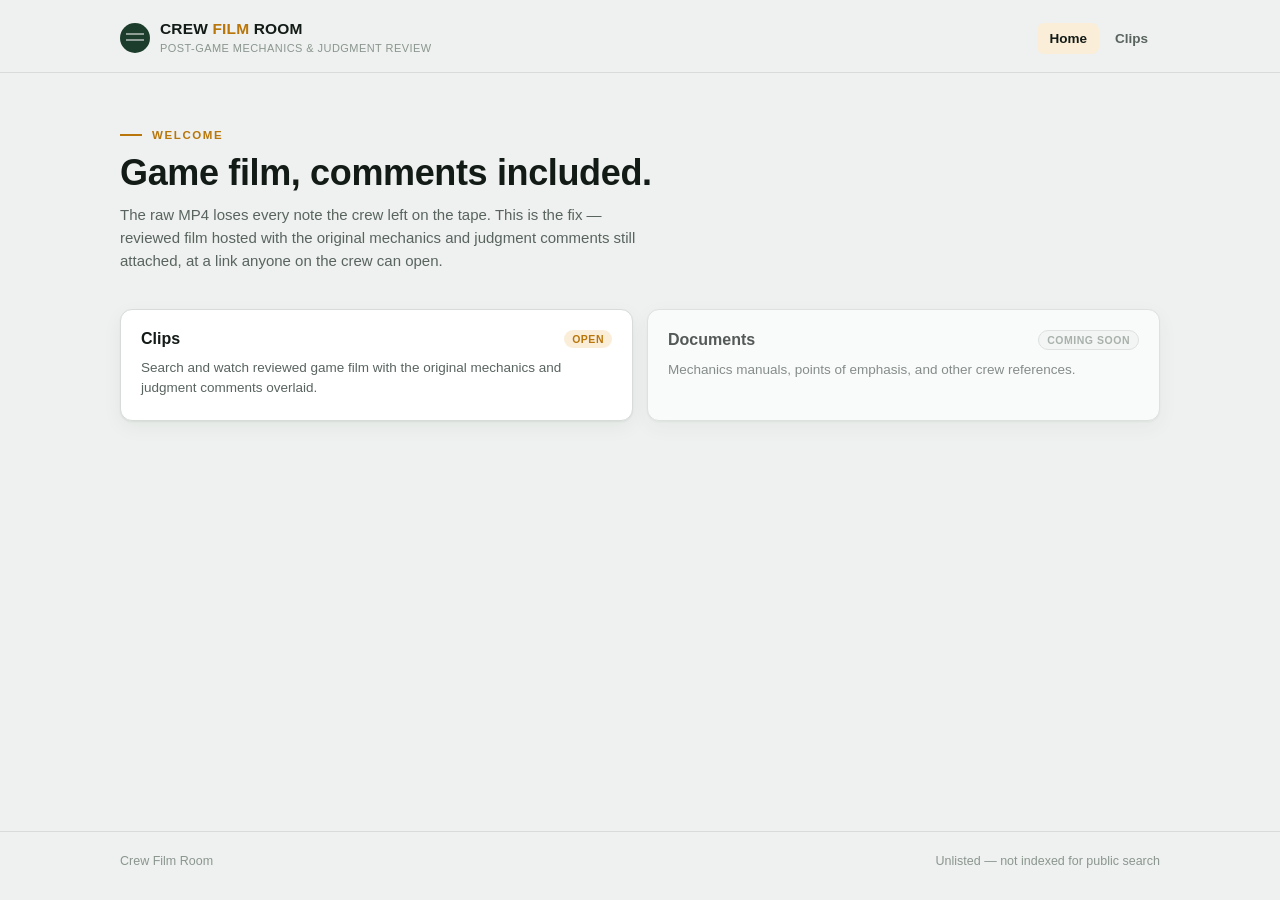
==== index.html @ f7b79e9a "Scaffold Crew Film Room static site Home page with an extensible section grid, a searchable/filterab" ====
<!doctype html>
<html lang="en">
<head>
  <meta charset="utf-8" />
  <meta name="viewport" content="width=device-width, initial-scale=1" />
  <title>Crew Film Room</title>
  <meta name="description" content="Post-game film review for the crew, with the on-tape comments intact." />
  <link rel="stylesheet" href="/assets/site.css" />
</head>
<body>
  <header class="site-header">
    <div class="wrap">
      <a class="brand" href="/">
        <span class="mark"></span>
        <span>
          <span class="name">CREW <span>FILM</span> ROOM</span><br />
          <span class="tagline">Post-game mechanics &amp; judgment review</span>
        </span>
      </a>
      <nav class="site-nav">
        <a href="/" aria-current="page">Home</a>
        <a href="/clips/">Clips</a>
      </nav>
    </div>
  </header>

  <main class="home-main">
    <div class="wrap">
      <div class="intro">
        <p class="eyebrow">Welcome</p>
        <h1>Game film, comments included.</h1>
        <p class="lede">
          The raw MP4 loses every note the crew left on the tape. This is the
          fix — reviewed film hosted with the original mechanics and judgment
          comments still attached, at a link anyone on the crew can open.
        </p>
      </div>

      <div class="sections-grid" id="sectionsGrid"></div>
    </div>
  </main>

  <footer class="site-footer">
    <div class="wrap">
      <span>Crew Film Room</span>
      <span>Unlisted &mdash; not indexed for public search</span>
    </div>
  </footer>

  <script src="/assets/home.js"></script>
</body>
</html>
---- assets/site.css ----
/* Crew Film Room — shared styles */

:root {
  --bg: #eef1ef;
  --surface: #ffffff;
  --surface-2: #f5f7f5;
  --ink: #131b17;
  --ink-muted: #59645f;
  --ink-faint: #8b968f;
  --accent: #b9760a;
  --accent-ink: #fff8ee;
  --accent-bg: #fbeed9;
  --line: #d7dcd8;
  --field: #1d3d2c;
  --field-line: rgba(255, 255, 255, 0.5);
  --shadow: 0 1px 2px rgba(20, 30, 25, 0.06), 0 6px 20px rgba(20, 30, 25, 0.05);
}

@media (prefers-color-scheme: dark) {
  :root {
    --bg: #0e1310;
    --surface: #161d19;
    --surface-2: #1c2420;
    --ink: #e9ede9;
    --ink-muted: #97a29c;
    --ink-faint: #616c66;
    --accent: #e8a93c;
    --accent-ink: #201804;
    --accent-bg: #2c2413;
    --line: #293029;
    --field: #142a1e;
    --field-line: rgba(255, 255, 255, 0.35);
    --shadow: 0 1px 2px rgba(0, 0, 0, 0.3), 0 8px 24px rgba(0, 0, 0, 0.35);
  }
}
:root[data-theme="dark"] {
  --bg: #0e1310; --surface: #161d19; --surface-2: #1c2420; --ink: #e9ede9;
  --ink-muted: #97a29c; --ink-faint: #616c66; --accent: #e8a93c; --accent-ink: #201804;
  --accent-bg: #2c2413; --line: #293029; --field: #142a1e; --field-line: rgba(255, 255, 255, 0.35);
  --shadow: 0 1px 2px rgba(0, 0, 0, 0.3), 0 8px 24px rgba(0, 0, 0, 0.35);
}
:root[data-theme="light"] {
  --bg: #eef1ef; --surface: #ffffff; --surface-2: #f5f7f5; --ink: #131b17;
  --ink-muted: #59645f; --ink-faint: #8b968f; --accent: #b9760a; --accent-ink: #fff8ee;
  --accent-bg: #fbeed9; --line: #d7dcd8; --field: #1d3d2c; --field-line: rgba(255, 255, 255, 0.5);
  --shadow: 0 1px 2px rgba(20, 30, 25, 0.06), 0 6px 20px rgba(20, 30, 25, 0.05);
}

* { box-sizing: border-box; }
html, body { margin: 0; background: var(--bg); color: var(--ink); }
body {
  font-family: -apple-system, BlinkMacSystemFont, "Segoe UI", Roboto, Arial, sans-serif;
  font-variant-numeric: tabular-nums;
  min-height: 100vh;
  display: flex;
  flex-direction: column;
}
a { color: inherit; }
button { font-family: inherit; }

.wrap { max-width: 1080px; margin: 0 auto; padding: 0 20px; width: 100%; }

/* ---------- header ---------- */
.site-header {
  border-bottom: 1px solid var(--line);
}
.site-header .wrap {
  display: flex;
  align-items: center;
  justify-content: space-between;
  padding: 20px 20px 16px;
  gap: 16px;
  flex-wrap: wrap;
}
.brand { display: flex; align-items: center; gap: 10px; text-decoration: none; }
.brand .mark {
  width: 30px; height: 30px; border-radius: 50%;
  background: var(--field);
  position: relative;
  flex: none;
}
.brand .mark::before, .brand .mark::after {
  content: "";
  position: absolute;
  left: 6px; right: 6px;
  height: 1.5px;
  background: var(--field-line);
}
.brand .mark::before { top: 10px; }
.brand .mark::after { top: 16px; }
.brand .name { font-weight: 800; font-size: 15.5px; letter-spacing: 0.01em; color: var(--ink); }
.brand .name span { color: var(--accent); }
.brand .tagline {
  font-size: 11px; color: var(--ink-faint);
  letter-spacing: 0.04em; text-transform: uppercase;
  margin-top: 1px;
}

.site-nav { display: flex; gap: 4px; }
.site-nav a {
  font-size: 13.5px; font-weight: 600; color: var(--ink-muted);
  text-decoration: none; padding: 8px 12px; border-radius: 7px;
}
.site-nav a:hover { background: var(--surface-2); color: var(--ink); }
.site-nav a[aria-current="page"] { color: var(--ink); background: var(--accent-bg); }

/* ---------- footer ---------- */
.site-footer {
  margin-top: auto;
  border-top: 1px solid var(--line);
  padding: 22px 0 32px;
}
.site-footer .wrap {
  font-size: 12.5px;
  color: var(--ink-faint);
  display: flex;
  justify-content: space-between;
  flex-wrap: wrap;
  gap: 8px;
}

/* ---------- home ---------- */
main { flex: 1; }
.home-main .wrap { padding-top: 44px; padding-bottom: 60px; }
.intro { max-width: 60ch; margin-bottom: 36px; }
.intro .eyebrow {
  font-size: 11.5px; font-weight: 700; letter-spacing: 0.14em; text-transform: uppercase;
  color: var(--accent); display: flex; align-items: center; gap: 10px; margin-bottom: 12px;
}
.intro .eyebrow::before { content: ""; display: inline-block; width: 22px; height: 2px; background: var(--accent); }
.intro h1 {
  font-size: clamp(26px, 4.5vw, 36px); font-weight: 800; letter-spacing: -0.01em;
  line-height: 1.12; margin: 0 0 10px; text-wrap: balance;
}
.intro .lede { font-size: 15px; color: var(--ink-muted); line-height: 1.55; margin: 0; }

.sections-grid {
  display: grid;
  grid-template-columns: repeat(auto-fit, minmax(240px, 1fr));
  gap: 14px;
}
.section-card {
  display: block;
  text-decoration: none;
  background: var(--surface);
  border: 1px solid var(--line);
  border-radius: 12px;
  padding: 20px 20px 22px;
  box-shadow: var(--shadow);
  transition: transform 0.12s ease;
}
.section-card:not(.is-soon):hover { transform: translateY(-2px); }
.section-card.is-soon { cursor: default; opacity: 0.7; }
.section-card .card-top {
  display: flex; align-items: center; justify-content: space-between; margin-bottom: 10px;
}
.section-card h2 { font-size: 16px; font-weight: 700; margin: 0; color: var(--ink); }
.section-card p { font-size: 13.5px; color: var(--ink-muted); line-height: 1.5; margin: 0; }
.status-pill {
  font-size: 10.5px; font-weight: 700; text-transform: uppercase; letter-spacing: 0.05em;
  padding: 3px 8px; border-radius: 999px; white-space: nowrap;
}
.status-pill.live { background: var(--accent-bg); color: var(--accent); }
.status-pill.soon { background: var(--surface-2); color: var(--ink-faint); border: 1px solid var(--line); }

/* ---------- clips / search ---------- */
.clips-main .wrap { padding-top: 30px; padding-bottom: 60px; }
.page-head { margin-bottom: 20px; }
.page-head h1 { font-size: 22px; font-weight: 800; margin: 0 0 4px; letter-spacing: -0.01em; }
.page-head p { font-size: 13.5px; color: var(--ink-muted); margin: 0; }

.toolbar { display: flex; gap: 10px; align-items: center; flex-wrap: wrap; margin-bottom: 20px; }
.search {
  flex: 1; min-width: 200px;
  background: var(--surface); border: 1px solid var(--line); border-radius: 7px;
  padding: 9px 12px; font-size: 14px; color: var(--ink);
}
.search::placeholder { color: var(--ink-faint); }
.chip-row { display: flex; gap: 6px; flex-wrap: wrap; }
.chip {
  font-size: 12.5px; font-weight: 600; padding: 7px 13px; border-radius: 999px;
  border: 1px solid var(--line); background: var(--surface); color: var(--ink-muted); cursor: pointer;
}
.chip.active { background: var(--accent); color: var(--accent-ink); border-color: var(--accent); }

.grid {
  display: grid;
  grid-template-columns: repeat(auto-fill, minmax(260px, 1fr));
  gap: 16px;
}
.card {
  background: var(--surface);
  border: 1px solid var(--line);
  border-radius: 10px;
  overflow: hidden;
  text-decoration: none;
  color: inherit;
  box-shadow: var(--shadow);
  transition: transform 0.12s ease;
  display: flex;
  flex-direction: column;
}
.card:hover { transform: translateY(-2px); }
.card:focus-visible { outline: 2px solid var(--accent); outline-offset: 2px; }

.thumb {
  position: relative;
  aspect-ratio: 16 / 9;
  background:
    repeating-linear-gradient(90deg, transparent 0 38px, var(--field-line) 38px 39px, transparent 39px 76px),
    linear-gradient(160deg, var(--field), #0e2117 85%);
  overflow: hidden;
}
.thumb img { width: 100%; height: 100%; object-fit: cover; display: block; }
.thumb .clipcount {
  position: absolute; right: 8px; bottom: 8px;
  background: rgba(0, 0, 0, 0.55); color: #fff;
  font-size: 11px; font-weight: 700; padding: 3px 7px; border-radius: 4px;
}
.thumb .play { position: absolute; inset: 0; display: flex; align-items: center; justify-content: center; }
.thumb .play svg { width: 40px; height: 40px; opacity: 0.9; filter: drop-shadow(0 2px 6px rgba(0, 0, 0, 0.4)); }

.card-body { padding: 13px 14px 15px; display: flex; flex-direction: column; gap: 8px; flex: 1; }
.card-top { display: flex; justify-content: space-between; align-items: flex-start; gap: 8px; }
.matchup { font-weight: 700; font-size: 14.5px; line-height: 1.3; }
.level-pill {
  font-size: 10.5px; font-weight: 700; text-transform: uppercase; letter-spacing: 0.04em;
  padding: 3px 7px; border-radius: 4px; white-space: nowrap;
  background: var(--accent-bg); color: var(--accent);
}
.card-meta { font-size: 12px; color: var(--ink-muted); display: flex; gap: 8px; flex-wrap: wrap; }
.card-meta .dot { color: var(--ink-faint); }
.tag-row { display: flex; gap: 5px; flex-wrap: wrap; margin-top: 2px; }
.tag {
  font-size: 11px; color: var(--ink-muted); background: var(--surface-2);
  padding: 3px 8px; border-radius: 999px; border: 1px solid var(--line);
}

.empty-state {
  text-align: center;
  padding: 64px 20px;
  color: var(--ink-muted);
  border: 1px dashed var(--line);
  border-radius: 12px;
}
.empty-state p:first-child { font-weight: 700; color: var(--ink); margin: 0 0 6px; }
.empty-state p { font-size: 13.5px; margin: 0; }
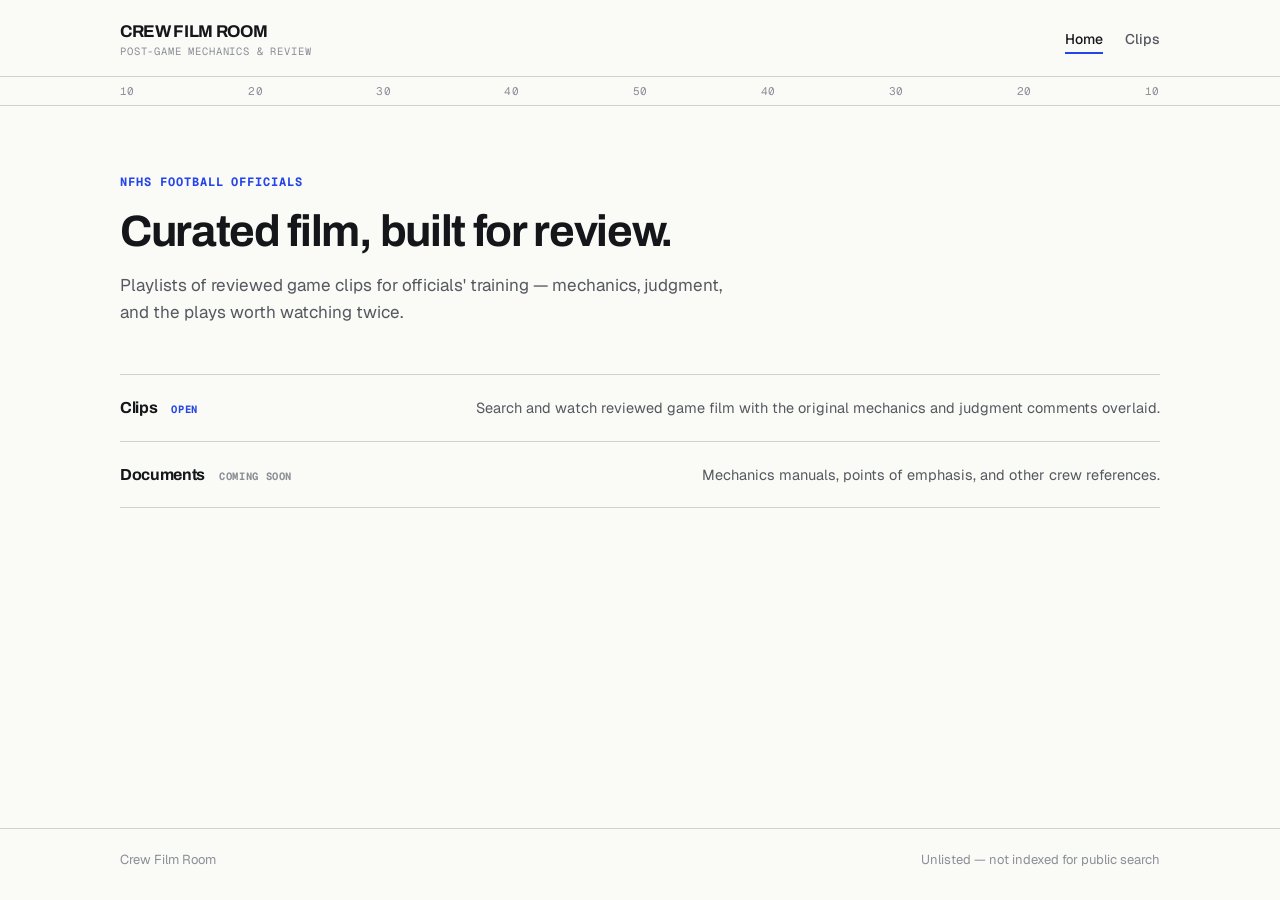
==== commit 317625e7: "Restyle to the Chalk Line design system, revamp copy, add list view Ports the theme from ~/code/whit" ====
--- a/index.html
+++ b/index.html
@@ -4,18 +4,18 @@
   <meta charset="utf-8" />
   <meta name="viewport" content="width=device-width, initial-scale=1" />
   <title>Crew Film Room</title>
-  <meta name="description" content="Post-game film review for the crew, with the on-tape comments intact." />
+  <meta name="description" content="Curated game film for crew review, with the on-tape comments intact." />
+  <link rel="preconnect" href="https://fonts.googleapis.com" />
+  <link rel="preconnect" href="https://fonts.gstatic.com" crossorigin />
+  <link href="https://fonts.googleapis.com/css2?family=Archivo:wght@600;700&family=Geist:wght@400;500;700&family=Geist+Mono:wght@400;700&display=swap" rel="stylesheet" />
   <link rel="stylesheet" href="/assets/site.css" />
 </head>
 <body>
   <header class="site-header">
     <div class="wrap">
       <a class="brand" href="/">
-        <span class="mark"></span>
-        <span>
-          <span class="name">CREW <span>FILM</span> ROOM</span><br />
-          <span class="tagline">Post-game mechanics &amp; judgment review</span>
-        </span>
+        <span class="name">Crew Film Room</span>
+        <span class="tagline">Post-game mechanics &amp; Review</span>
       </a>
       <nav class="site-nav">
         <a href="/" aria-current="page">Home</a>
@@ -24,15 +24,20 @@
     </div>
   </header>
 
+  <div class="yardline-strip">
+    <div class="wrap">
+      <span>10</span><span>20</span><span>30</span><span>40</span><span>50</span><span>40</span><span>30</span><span>20</span><span>10</span>
+    </div>
+  </div>
+
   <main class="home-main">
     <div class="wrap">
       <div class="intro">
-        <p class="eyebrow">Welcome</p>
-        <h1>Game film, comments included.</h1>
+        <p class="eyebrow">NFHS Football Officials</p>
+        <h1>Curated film, built for review.</h1>
         <p class="lede">
-          The raw MP4 loses every note the crew left on the tape. This is the
-          fix — reviewed film hosted with the original mechanics and judgment
-          comments still attached, at a link anyone on the crew can open.
+          Playlists of reviewed game clips for officials' training &mdash;
+          mechanics, judgment, and the plays worth watching twice.
         </p>
       </div>
 
--- a/assets/site.css
+++ b/assets/site.css
@@ -1,118 +1,116 @@
-/* Crew Film Room — shared styles */
+/* Crew Film Room — "Chalk Line" theme, ported from ~/code/whitehat's
+   DESIGN.md. Same audience (NFHS football officials), same system:
+   light paper surface, cobalt accent, hairline rules instead of cards,
+   mono uppercase micro-labels, zero border-radius, no shadows/gradients.
+   Light-first by design — whitehat has no dark mode, so neither does this. */
 
 :root {
-  --bg: #eef1ef;
-  --surface: #ffffff;
-  --surface-2: #f5f7f5;
-  --ink: #131b17;
-  --ink-muted: #59645f;
-  --ink-faint: #8b968f;
-  --accent: #b9760a;
-  --accent-ink: #fff8ee;
-  --accent-bg: #fbeed9;
-  --line: #d7dcd8;
-  --field: #1d3d2c;
-  --field-line: rgba(255, 255, 255, 0.5);
-  --shadow: 0 1px 2px rgba(20, 30, 25, 0.06), 0 6px 20px rgba(20, 30, 25, 0.05);
-}
-
-@media (prefers-color-scheme: dark) {
-  :root {
-    --bg: #0e1310;
-    --surface: #161d19;
-    --surface-2: #1c2420;
-    --ink: #e9ede9;
-    --ink-muted: #97a29c;
-    --ink-faint: #616c66;
-    --accent: #e8a93c;
-    --accent-ink: #201804;
-    --accent-bg: #2c2413;
-    --line: #293029;
-    --field: #142a1e;
-    --field-line: rgba(255, 255, 255, 0.35);
-    --shadow: 0 1px 2px rgba(0, 0, 0, 0.3), 0 8px 24px rgba(0, 0, 0, 0.35);
-  }
-}
-:root[data-theme="dark"] {
-  --bg: #0e1310; --surface: #161d19; --surface-2: #1c2420; --ink: #e9ede9;
-  --ink-muted: #97a29c; --ink-faint: #616c66; --accent: #e8a93c; --accent-ink: #201804;
-  --accent-bg: #2c2413; --line: #293029; --field: #142a1e; --field-line: rgba(255, 255, 255, 0.35);
-  --shadow: 0 1px 2px rgba(0, 0, 0, 0.3), 0 8px 24px rgba(0, 0, 0, 0.35);
-}
-:root[data-theme="light"] {
-  --bg: #eef1ef; --surface: #ffffff; --surface-2: #f5f7f5; --ink: #131b17;
-  --ink-muted: #59645f; --ink-faint: #8b968f; --accent: #b9760a; --accent-ink: #fff8ee;
-  --accent-bg: #fbeed9; --line: #d7dcd8; --field: #1d3d2c; --field-line: rgba(255, 255, 255, 0.5);
-  --shadow: 0 1px 2px rgba(20, 30, 25, 0.06), 0 6px 20px rgba(20, 30, 25, 0.05);
+  /* Surfaces */
+  --color-bg: #FAFAF7;
+  --color-surface: #FFFFFF;
+  --color-surface-hover: #F1F1EC;
+
+  /* Text */
+  --color-text-primary: #14161A;
+  --color-text-secondary: #55595F;
+  --color-text-muted: #8B8F96;
+
+  /* Accent */
+  --color-accent: #2545E8;
+  --color-accent-hover: #1B36C4;
+
+  /* Rules (borders) */
+  --color-border: rgba(20, 22, 26, 0.18);
+  --color-border-active: rgba(20, 22, 26, 0.45);
 }
 
 * { box-sizing: border-box; }
-html, body { margin: 0; background: var(--bg); color: var(--ink); }
+html, body { margin: 0; background: var(--color-bg); color: var(--color-text-primary); }
 body {
-  font-family: -apple-system, BlinkMacSystemFont, "Segoe UI", Roboto, Arial, sans-serif;
+  font-family: "Geist", sans-serif;
   font-variant-numeric: tabular-nums;
   min-height: 100vh;
   display: flex;
   flex-direction: column;
+  -webkit-font-smoothing: antialiased;
+  -moz-osx-font-smoothing: grayscale;
 }
 a { color: inherit; }
 button { font-family: inherit; }
+h1, h2, h3 {
+  font-family: "Archivo", sans-serif;
+  letter-spacing: -0.02em;
+}
+
+:focus-visible {
+  outline: 2px solid var(--color-accent);
+  outline-offset: 2px;
+}
+
+.mono-label {
+  font-family: "Geist Mono", monospace;
+  text-transform: uppercase;
+  letter-spacing: 0.08em;
+}
 
 .wrap { max-width: 1080px; margin: 0 auto; padding: 0 20px; width: 100%; }
 
 /* ---------- header ---------- */
 .site-header {
-  border-bottom: 1px solid var(--line);
+  border-bottom: 1px solid var(--color-border);
 }
 .site-header .wrap {
   display: flex;
   align-items: center;
   justify-content: space-between;
-  padding: 20px 20px 16px;
+  padding: 22px 20px 18px;
   gap: 16px;
   flex-wrap: wrap;
 }
-.brand { display: flex; align-items: center; gap: 10px; text-decoration: none; }
-.brand .mark {
-  width: 30px; height: 30px; border-radius: 50%;
-  background: var(--field);
-  position: relative;
-  flex: none;
-}
-.brand .mark::before, .brand .mark::after {
-  content: "";
-  position: absolute;
-  left: 6px; right: 6px;
-  height: 1.5px;
-  background: var(--field-line);
-}
-.brand .mark::before { top: 10px; }
-.brand .mark::after { top: 16px; }
-.brand .name { font-weight: 800; font-size: 15.5px; letter-spacing: 0.01em; color: var(--ink); }
-.brand .name span { color: var(--accent); }
+.brand { display: flex; flex-direction: column; text-decoration: none; }
+.brand .name {
+  font-family: "Archivo", sans-serif;
+  font-weight: 700; font-size: 17px; letter-spacing: -0.02em;
+  text-transform: uppercase; color: var(--color-text-primary);
+}
 .brand .tagline {
-  font-size: 11px; color: var(--ink-faint);
-  letter-spacing: 0.04em; text-transform: uppercase;
-  margin-top: 1px;
-}
-
-.site-nav { display: flex; gap: 4px; }
+  font-family: "Geist Mono", monospace;
+  font-size: 10.5px; color: var(--color-text-muted);
+  letter-spacing: 0.08em; text-transform: uppercase;
+  margin-top: 3px;
+}
+
+.site-nav { display: flex; gap: 22px; }
 .site-nav a {
-  font-size: 13.5px; font-weight: 600; color: var(--ink-muted);
-  text-decoration: none; padding: 8px 12px; border-radius: 7px;
-}
-.site-nav a:hover { background: var(--surface-2); color: var(--ink); }
-.site-nav a[aria-current="page"] { color: var(--ink); background: var(--accent-bg); }
+  font-size: 14px; font-weight: 500; color: var(--color-text-secondary);
+  text-decoration: none; padding: 4px 0; border-bottom: 2px solid transparent;
+}
+.site-nav a:hover { color: var(--color-text-primary); }
+.site-nav a[aria-current="page"] { color: var(--color-text-primary); border-bottom-color: var(--color-accent); }
+
+/* Yard-line strip — the signature Chalk Line motif, mono numerals under the header */
+.yardline-strip {
+  border-bottom: 1px solid var(--color-border);
+  overflow-x: auto;
+}
+.yardline-strip .wrap {
+  display: flex; justify-content: space-between;
+  padding: 7px 20px;
+  font-family: "Geist Mono", monospace;
+  font-size: 11px; color: var(--color-text-muted);
+  letter-spacing: 0.04em;
+  min-width: 420px;
+}
 
 /* ---------- footer ---------- */
 .site-footer {
   margin-top: auto;
-  border-top: 1px solid var(--line);
+  border-top: 1px solid var(--color-border);
   padding: 22px 0 32px;
 }
 .site-footer .wrap {
-  font-size: 12.5px;
-  color: var(--ink-faint);
+  font-size: 13px;
+  color: var(--color-text-muted);
   display: flex;
   justify-content: space-between;
   flex-wrap: wrap;
@@ -121,127 +119,171 @@
 
 /* ---------- home ---------- */
 main { flex: 1; }
-.home-main .wrap { padding-top: 44px; padding-bottom: 60px; }
-.intro { max-width: 60ch; margin-bottom: 36px; }
+.home-main .wrap { padding-top: 56px; padding-bottom: 64px; }
+.intro { max-width: 62ch; margin-bottom: 48px; }
 .intro .eyebrow {
-  font-size: 11.5px; font-weight: 700; letter-spacing: 0.14em; text-transform: uppercase;
-  color: var(--accent); display: flex; align-items: center; gap: 10px; margin-bottom: 12px;
-}
-.intro .eyebrow::before { content: ""; display: inline-block; width: 22px; height: 2px; background: var(--accent); }
+  font-family: "Geist Mono", monospace;
+  font-size: 12px; font-weight: 700; letter-spacing: 0.08em; text-transform: uppercase;
+  color: var(--color-accent); margin-bottom: 18px;
+}
 .intro h1 {
-  font-size: clamp(26px, 4.5vw, 36px); font-weight: 800; letter-spacing: -0.01em;
-  line-height: 1.12; margin: 0 0 10px; text-wrap: balance;
-}
-.intro .lede { font-size: 15px; color: var(--ink-muted); line-height: 1.55; margin: 0; }
+  font-size: clamp(30px, 5vw, 44px); font-weight: 700; letter-spacing: -0.03em;
+  line-height: 1.08; margin: 0 0 16px; text-wrap: balance;
+}
+.intro .lede { font-size: 17px; color: var(--color-text-secondary); line-height: 1.6; margin: 0; max-width: 56ch; }
 
 .sections-grid {
-  display: grid;
-  grid-template-columns: repeat(auto-fit, minmax(240px, 1fr));
-  gap: 14px;
+  display: flex;
+  flex-direction: column;
 }
 .section-card {
+  display: flex;
+  align-items: baseline;
+  justify-content: space-between;
+  gap: 20px;
+  text-decoration: none;
+  padding: 22px 0;
+  border-top: 1px solid var(--color-border);
+  color: inherit;
+}
+.sections-grid .section-card:last-child { border-bottom: 1px solid var(--color-border); }
+.section-card:not(.is-soon):hover { background: var(--color-surface-hover); }
+.section-card.is-soon { cursor: default; }
+.section-card .card-top {
+  display: flex; align-items: baseline; gap: 14px; min-width: 150px;
+}
+.section-card h2 {
+  font-family: "Archivo", sans-serif;
+  font-size: 16px; font-weight: 700; margin: 0; color: var(--color-text-primary);
+}
+.section-card p { font-size: 14.5px; color: var(--color-text-secondary); line-height: 1.5; margin: 0; }
+.status-pill {
+  font-family: "Geist Mono", monospace;
+  font-size: 10.5px; font-weight: 700; text-transform: uppercase; letter-spacing: 0.06em;
+  white-space: nowrap;
+}
+.status-pill.live { color: var(--color-accent); }
+.status-pill.soon { color: var(--color-text-muted); }
+
+/* ---------- clips / search ---------- */
+.clips-main .wrap { padding-top: 40px; padding-bottom: 64px; }
+.page-head { margin-bottom: 28px; }
+.page-head h1 { font-size: 26px; font-weight: 700; margin: 0 0 6px; letter-spacing: -0.02em; }
+.page-head p { font-size: 14.5px; color: var(--color-text-secondary); margin: 0; }
+
+.toolbar { display: flex; gap: 24px; align-items: flex-end; flex-wrap: wrap; margin-bottom: 28px; }
+.search-field { flex: 1; min-width: 220px; }
+.search-field label {
   display: block;
-  text-decoration: none;
-  background: var(--surface);
-  border: 1px solid var(--line);
-  border-radius: 12px;
-  padding: 20px 20px 22px;
-  box-shadow: var(--shadow);
-  transition: transform 0.12s ease;
-}
-.section-card:not(.is-soon):hover { transform: translateY(-2px); }
-.section-card.is-soon { cursor: default; opacity: 0.7; }
-.section-card .card-top {
-  display: flex; align-items: center; justify-content: space-between; margin-bottom: 10px;
-}
-.section-card h2 { font-size: 16px; font-weight: 700; margin: 0; color: var(--ink); }
-.section-card p { font-size: 13.5px; color: var(--ink-muted); line-height: 1.5; margin: 0; }
-.status-pill {
-  font-size: 10.5px; font-weight: 700; text-transform: uppercase; letter-spacing: 0.05em;
-  padding: 3px 8px; border-radius: 999px; white-space: nowrap;
-}
-.status-pill.live { background: var(--accent-bg); color: var(--accent); }
-.status-pill.soon { background: var(--surface-2); color: var(--ink-faint); border: 1px solid var(--line); }
-
-/* ---------- clips / search ---------- */
-.clips-main .wrap { padding-top: 30px; padding-bottom: 60px; }
-.page-head { margin-bottom: 20px; }
-.page-head h1 { font-size: 22px; font-weight: 800; margin: 0 0 4px; letter-spacing: -0.01em; }
-.page-head p { font-size: 13.5px; color: var(--ink-muted); margin: 0; }
-
-.toolbar { display: flex; gap: 10px; align-items: center; flex-wrap: wrap; margin-bottom: 20px; }
+  font-family: "Geist Mono", monospace;
+  font-size: 10.5px; font-weight: 700; letter-spacing: 0.08em; text-transform: uppercase;
+  color: var(--color-text-muted); margin-bottom: 6px;
+}
 .search {
-  flex: 1; min-width: 200px;
-  background: var(--surface); border: 1px solid var(--line); border-radius: 7px;
-  padding: 9px 12px; font-size: 14px; color: var(--ink);
-}
-.search::placeholder { color: var(--ink-faint); }
-.chip-row { display: flex; gap: 6px; flex-wrap: wrap; }
-.chip {
-  font-size: 12.5px; font-weight: 600; padding: 7px 13px; border-radius: 999px;
-  border: 1px solid var(--line); background: var(--surface); color: var(--ink-muted); cursor: pointer;
-}
-.chip.active { background: var(--accent); color: var(--accent-ink); border-color: var(--accent); }
-
+  width: 100%;
+  background: var(--color-surface); border: 1px solid var(--color-border); border-radius: 2px;
+  padding: 10px 12px; font-size: 14px; color: var(--color-text-primary);
+}
+.search:focus-visible { border-color: var(--color-accent); outline: none; }
+.search::placeholder { color: var(--color-text-muted); }
+
+.view-toggle { display: flex; gap: 2px; }
+.view-toggle span.mono-label {
+  display: block; font-size: 10.5px; font-weight: 700; color: var(--color-text-muted); margin-bottom: 6px;
+}
+.view-btn {
+  font-family: "Geist Mono", monospace;
+  font-size: 11.5px; font-weight: 700; letter-spacing: 0.06em; text-transform: uppercase;
+  padding: 9px 14px; border: 1px solid var(--color-border); border-radius: 2px;
+  background: var(--color-surface); color: var(--color-text-secondary); cursor: pointer;
+}
+.view-btn + .view-btn { border-left: none; }
+.view-btn[aria-pressed="true"] { background: var(--color-accent); color: #fff; border-color: var(--color-accent); }
+.view-btn:hover:not([aria-pressed="true"]) { background: var(--color-surface-hover); }
+
+/* Grid view */
 .grid {
   display: grid;
   grid-template-columns: repeat(auto-fill, minmax(260px, 1fr));
-  gap: 16px;
+  gap: 1px;
+  background: var(--color-border);
+  border: 1px solid var(--color-border);
 }
 .card {
-  background: var(--surface);
-  border: 1px solid var(--line);
-  border-radius: 10px;
-  overflow: hidden;
+  background: var(--color-surface);
   text-decoration: none;
   color: inherit;
-  box-shadow: var(--shadow);
-  transition: transform 0.12s ease;
-  display: flex;
-  flex-direction: column;
-}
-.card:hover { transform: translateY(-2px); }
-.card:focus-visible { outline: 2px solid var(--accent); outline-offset: 2px; }
+  display: flex;
+  flex-direction: column;
+}
+.card:hover { background: var(--color-surface-hover); }
+.card:focus-visible { outline: 2px solid var(--color-accent); outline-offset: -2px; }
 
 .thumb {
   position: relative;
   aspect-ratio: 16 / 9;
-  background:
-    repeating-linear-gradient(90deg, transparent 0 38px, var(--field-line) 38px 39px, transparent 39px 76px),
-    linear-gradient(160deg, var(--field), #0e2117 85%);
+  background: var(--color-surface-hover);
   overflow: hidden;
+  flex: none;
 }
 .thumb img { width: 100%; height: 100%; object-fit: cover; display: block; }
 .thumb .clipcount {
   position: absolute; right: 8px; bottom: 8px;
-  background: rgba(0, 0, 0, 0.55); color: #fff;
-  font-size: 11px; font-weight: 700; padding: 3px 7px; border-radius: 4px;
+  font-family: "Geist Mono", monospace;
+  background: rgba(20, 22, 26, 0.78); color: #fff;
+  font-size: 10.5px; font-weight: 700; letter-spacing: 0.04em; padding: 3px 7px;
 }
 .thumb .play { position: absolute; inset: 0; display: flex; align-items: center; justify-content: center; }
-.thumb .play svg { width: 40px; height: 40px; opacity: 0.9; filter: drop-shadow(0 2px 6px rgba(0, 0, 0, 0.4)); }
-
-.card-body { padding: 13px 14px 15px; display: flex; flex-direction: column; gap: 8px; flex: 1; }
-.card-top { display: flex; justify-content: space-between; align-items: flex-start; gap: 8px; }
-.matchup { font-weight: 700; font-size: 14.5px; line-height: 1.3; }
-.level-pill {
-  font-size: 10.5px; font-weight: 700; text-transform: uppercase; letter-spacing: 0.04em;
-  padding: 3px 7px; border-radius: 4px; white-space: nowrap;
-  background: var(--accent-bg); color: var(--accent);
-}
-.card-meta { font-size: 12px; color: var(--ink-muted); display: flex; gap: 8px; flex-wrap: wrap; }
-.card-meta .dot { color: var(--ink-faint); }
-.tag-row { display: flex; gap: 5px; flex-wrap: wrap; margin-top: 2px; }
+.thumb .play svg { width: 34px; height: 34px; opacity: 0.85; }
+
+.card-body { padding: 14px 16px 16px; display: flex; flex-direction: column; gap: 8px; flex: 1; }
+.matchup {
+  font-family: "Archivo", sans-serif;
+  font-weight: 700; font-size: 15px; line-height: 1.3;
+}
+.card-meta {
+  font-family: "Geist Mono", monospace;
+  font-size: 11.5px; color: var(--color-text-muted); display: flex; gap: 8px; flex-wrap: wrap;
+}
+.card-meta .dot { color: var(--color-border-active); }
+.tag-row { display: flex; gap: 6px; flex-wrap: wrap; margin-top: 2px; }
 .tag {
-  font-size: 11px; color: var(--ink-muted); background: var(--surface-2);
-  padding: 3px 8px; border-radius: 999px; border: 1px solid var(--line);
-}
+  font-family: "Geist Mono", monospace;
+  font-size: 10.5px; letter-spacing: 0.03em; color: var(--color-text-secondary);
+  border: 1px solid var(--color-border); padding: 2px 7px;
+}
+
+/* List view */
+.grid.is-list {
+  display: flex;
+  flex-direction: column;
+  background: none;
+  border: none;
+  gap: 0;
+}
+.grid.is-list .card {
+  flex-direction: row;
+  align-items: center;
+  gap: 16px;
+  border-top: 1px solid var(--color-border);
+  padding: 12px 4px;
+}
+.grid.is-list .card:last-child { border-bottom: 1px solid var(--color-border); }
+.grid.is-list .thumb { width: 120px; flex: none; aspect-ratio: 16 / 9; }
+.grid.is-list .card-body { padding: 0; flex-direction: row; align-items: center; flex-wrap: wrap; gap: 6px 16px; }
+.grid.is-list .matchup { min-width: 200px; }
+.grid.is-list .tag-row { margin-top: 0; }
+
+#grid.is-hidden { display: none; }
 
 .empty-state {
   text-align: center;
-  padding: 64px 20px;
-  color: var(--ink-muted);
-  border: 1px dashed var(--line);
-  border-radius: 12px;
-}
-.empty-state p:first-child { font-weight: 700; color: var(--ink); margin: 0 0 6px; }
-.empty-state p { font-size: 13.5px; margin: 0; }
+  padding: 72px 20px;
+  color: var(--color-text-secondary);
+  border: 1px solid var(--color-border);
+}
+.empty-state p:first-child {
+  font-family: "Archivo", sans-serif;
+  font-weight: 700; color: var(--color-text-primary); margin: 0 0 6px;
+}
+.empty-state p { font-size: 14px; margin: 0; }
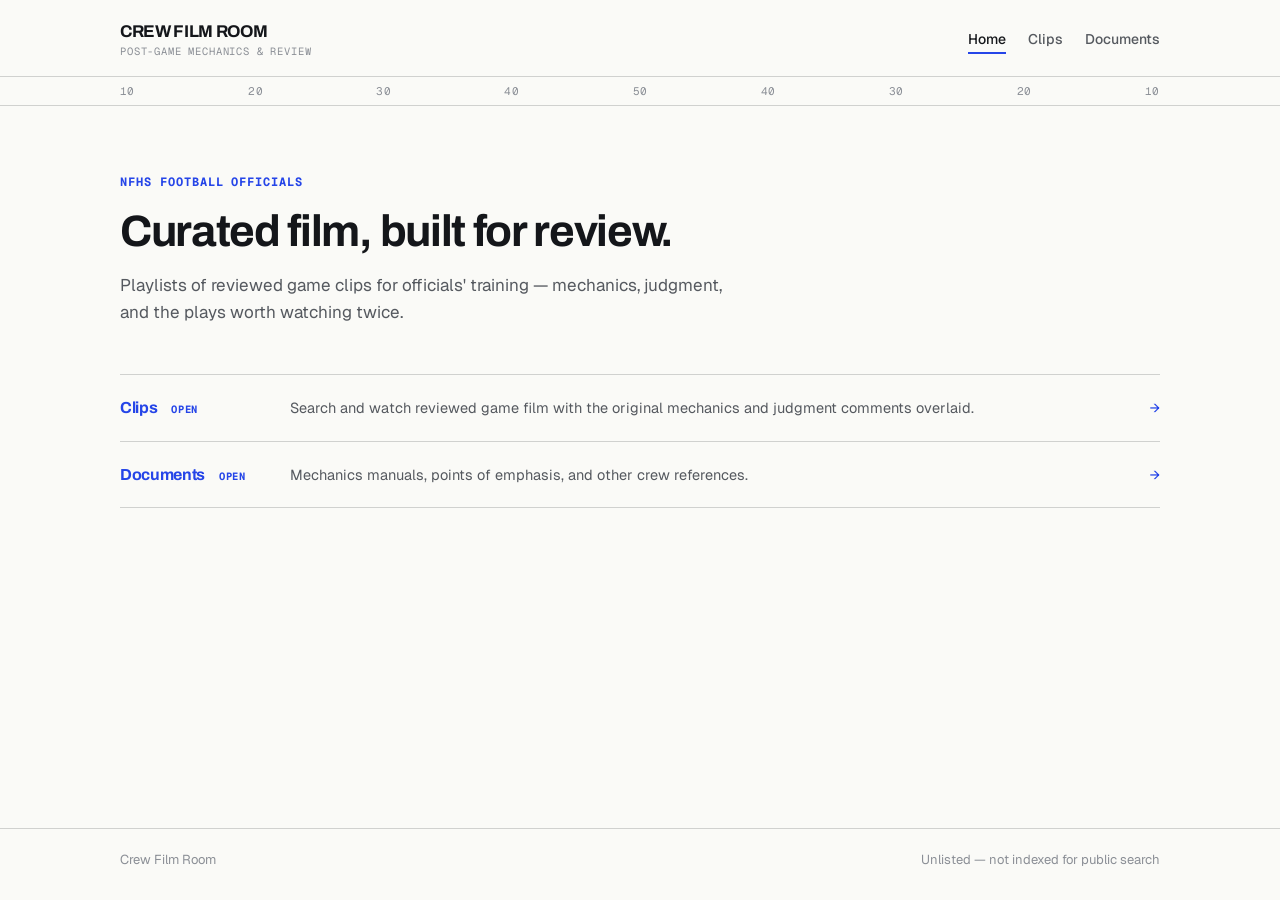
==== commit 02c11494: "Add Documents page, mirroring the Clips search/list pattern New /documents/ page (search, grid/list " ====
--- a/index.html
+++ b/index.html
@@ -20,6 +20,7 @@
       <nav class="site-nav">
         <a href="/" aria-current="page">Home</a>
         <a href="/clips/">Clips</a>
+        <a href="/documents/">Documents</a>
       </nav>
     </div>
   </header>
--- a/assets/site.css
+++ b/assets/site.css
@@ -139,7 +139,6 @@
 .section-card {
   display: flex;
   align-items: baseline;
-  justify-content: space-between;
   gap: 20px;
   text-decoration: none;
   padding: 22px 0;
@@ -148,15 +147,21 @@
 }
 .sections-grid .section-card:last-child { border-bottom: 1px solid var(--color-border); }
 .section-card:not(.is-soon):hover { background: var(--color-surface-hover); }
+.section-card:not(.is-soon):hover h2 { color: var(--color-accent-hover); }
 .section-card.is-soon { cursor: default; }
 .section-card .card-top {
-  display: flex; align-items: baseline; gap: 14px; min-width: 150px;
+  display: flex; align-items: baseline; gap: 14px; min-width: 150px; flex: none;
 }
 .section-card h2 {
   font-family: "Archivo", sans-serif;
   font-size: 16px; font-weight: 700; margin: 0; color: var(--color-text-primary);
 }
-.section-card p { font-size: 14.5px; color: var(--color-text-secondary); line-height: 1.5; margin: 0; }
+.section-card:not(.is-soon) h2 { color: var(--color-accent); }
+.section-card p { font-size: 14.5px; color: var(--color-text-secondary); line-height: 1.5; margin: 0; flex: 1; }
+.row-arrow {
+  font-family: "Geist Mono", monospace;
+  font-size: 16px; color: var(--color-accent); flex: none;
+}
 .status-pill {
   font-family: "Geist Mono", monospace;
   font-size: 10.5px; font-weight: 700; text-transform: uppercase; letter-spacing: 0.06em;
@@ -204,13 +209,12 @@
 /* Grid view */
 .grid {
   display: grid;
-  grid-template-columns: repeat(auto-fill, minmax(260px, 1fr));
-  gap: 1px;
-  background: var(--color-border);
-  border: 1px solid var(--color-border);
+  grid-template-columns: repeat(auto-fit, minmax(240px, 300px));
+  gap: 16px;
 }
 .card {
   background: var(--color-surface);
+  border: 1px solid var(--color-border);
   text-decoration: none;
   color: inherit;
   display: flex;
@@ -227,7 +231,7 @@
   flex: none;
 }
 .thumb img { width: 100%; height: 100%; object-fit: cover; display: block; }
-.thumb .clipcount {
+.thumb .thumb-badge {
   position: absolute; right: 8px; bottom: 8px;
   font-family: "Geist Mono", monospace;
   background: rgba(20, 22, 26, 0.78); color: #fff;
@@ -257,14 +261,13 @@
 .grid.is-list {
   display: flex;
   flex-direction: column;
-  background: none;
-  border: none;
   gap: 0;
 }
 .grid.is-list .card {
   flex-direction: row;
   align-items: center;
   gap: 16px;
+  border: none;
   border-top: 1px solid var(--color-border);
   padding: 12px 4px;
 }
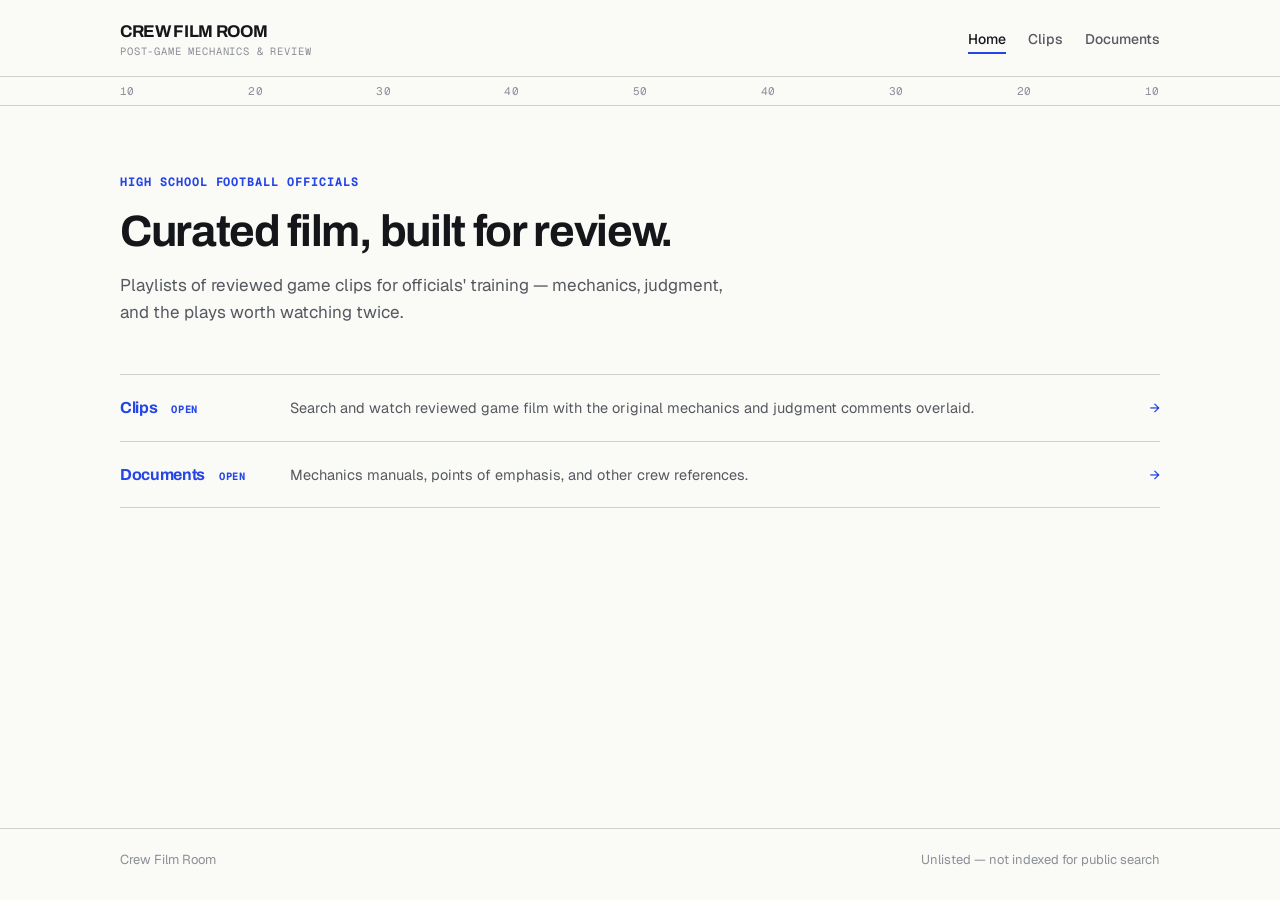
==== commit c72c0e4b: "Replace NFHS references with generic high school football wording Site isn't officially affiliated w" ====
--- a/index.html
+++ b/index.html
@@ -34,7 +34,7 @@
   <main class="home-main">
     <div class="wrap">
       <div class="intro">
-        <p class="eyebrow">NFHS Football Officials</p>
+        <p class="eyebrow">High School Football Officials</p>
         <h1>Curated film, built for review.</h1>
         <p class="lede">
           Playlists of reviewed game clips for officials' training &mdash;
--- a/assets/site.css
+++ b/assets/site.css
@@ -192,19 +192,19 @@
 .search:focus-visible { border-color: var(--color-accent); outline: none; }
 .search::placeholder { color: var(--color-text-muted); }
 
-.view-toggle { display: flex; gap: 2px; }
-.view-toggle span.mono-label {
+.toggle-group { display: flex; gap: 2px; }
+.toggle-group span.mono-label {
   display: block; font-size: 10.5px; font-weight: 700; color: var(--color-text-muted); margin-bottom: 6px;
 }
-.view-btn {
+.toggle-btn {
   font-family: "Geist Mono", monospace;
   font-size: 11.5px; font-weight: 700; letter-spacing: 0.06em; text-transform: uppercase;
   padding: 9px 14px; border: 1px solid var(--color-border); border-radius: 2px;
   background: var(--color-surface); color: var(--color-text-secondary); cursor: pointer;
 }
-.view-btn + .view-btn { border-left: none; }
-.view-btn[aria-pressed="true"] { background: var(--color-accent); color: #fff; border-color: var(--color-accent); }
-.view-btn:hover:not([aria-pressed="true"]) { background: var(--color-surface-hover); }
+.toggle-btn + .toggle-btn { border-left: none; }
+.toggle-btn[aria-pressed="true"] { background: var(--color-accent); color: #fff; border-color: var(--color-accent); }
+.toggle-btn:hover:not([aria-pressed="true"]) { background: var(--color-surface-hover); }
 
 /* Grid view */
 .grid {
